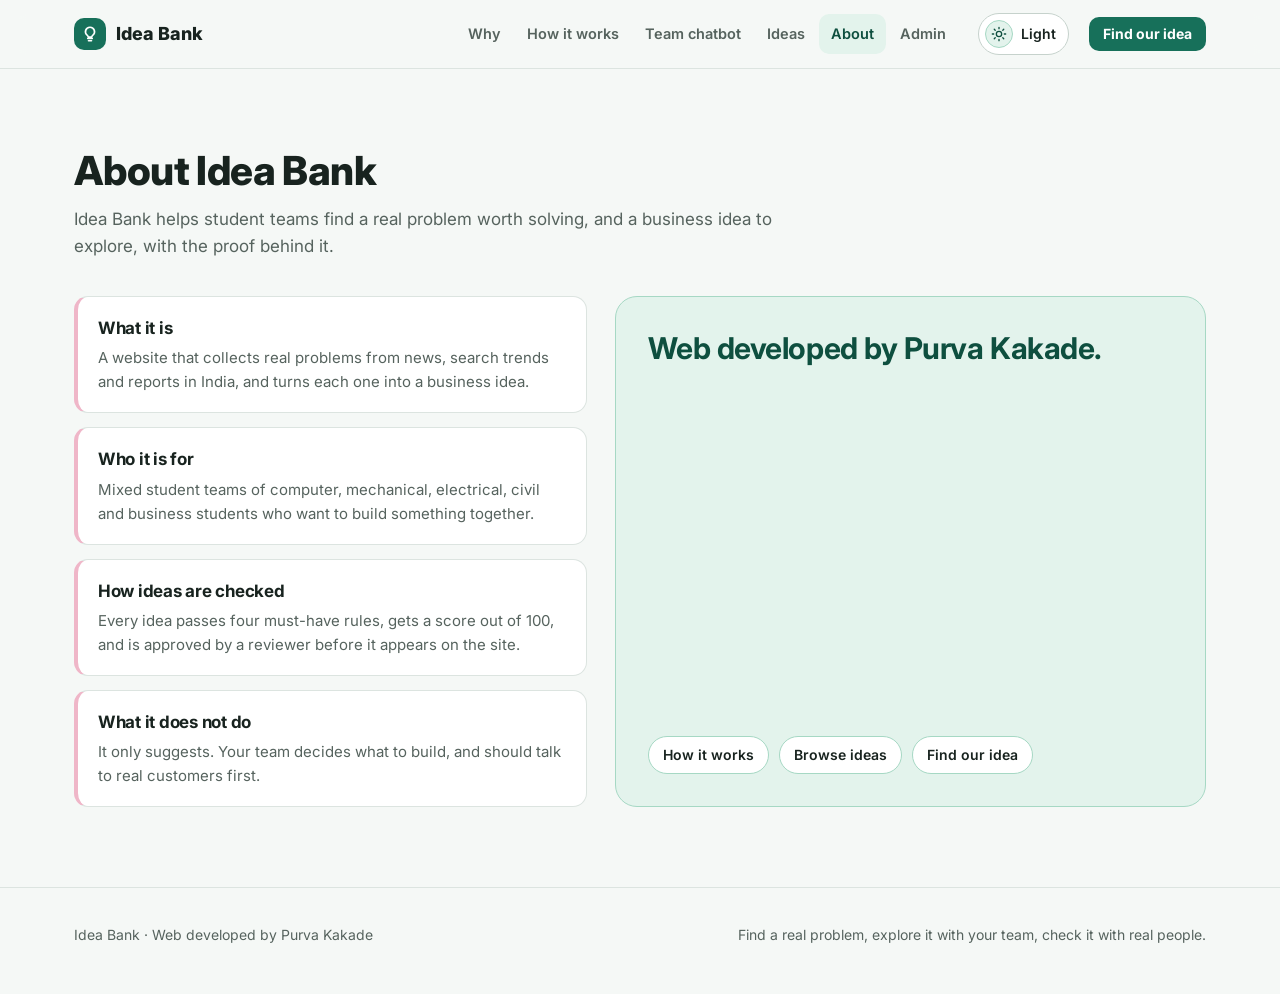
==== static/about.html @ a2411cbf "Add About page and developer credit Co-Authored-By: Claude Sonnet 5.5 <noreply@anthropic.com>" ====
<!doctype html>
<html lang="en">
<head>
<meta charset="utf-8">
<meta name="viewport" content="width=device-width, initial-scale=1, viewport-fit=cover">
<title>About Idea Bank</title>
<link rel="preconnect" href="https://fonts.googleapis.com">
<link rel="preconnect" href="https://fonts.gstatic.com" crossorigin>
<link href="https://fonts.googleapis.com/css2?family=Inter:wght@400;500;600;700;800&display=swap" rel="stylesheet">
<script>
/* apply saved theme before paint */
(function(){try{var t=localStorage.getItem("ideabank:theme");if(t==="light"||t==="dark")document.documentElement.setAttribute("data-theme",t);}catch(e){}})();
</script>
<link rel="stylesheet" href="/static/site.css">
</head>
<body>
<header class="top">
  <div class="wrap">
    <a class="brand" href="/" aria-label="Idea Bank, home">
      <span class="mark" aria-hidden="true"><svg width="18" height="18" viewBox="0 0 24 24" fill="none" stroke-width="2.2" stroke-linecap="round" stroke-linejoin="round"><path d="M9 18h6M10 21h4M12 3a6 6 0 0 0-3.5 10.9c.6.4 1 1.1 1 1.8V16h5v-.3c0-.7.4-1.4 1-1.8A6 6 0 0 0 12 3z"/></svg></span>
      Idea Bank
    </a>
    <nav class="nav" aria-label="Main">
      <a href="/why">Why</a><a href="/how">How it works</a><a href="/team">Team chatbot</a><a href="/ideas">Ideas</a>
    <a href="/about" aria-current="page">About</a><a href="/admin">Admin</a></nav>
    <button class="theme-btn" id="themeBtn" type="button" aria-label="Switch to dark mode">
      <span class="knob" aria-hidden="true">
        <svg class="sun" viewBox="0 0 24 24" fill="none" stroke-width="2" stroke-linecap="round"><circle cx="12" cy="12" r="4"/><path d="M12 2v2M12 20v2M4.9 4.9l1.4 1.4M17.7 17.7l1.4 1.4M2 12h2M20 12h2M4.9 19.1l1.4-1.4M17.7 6.3l1.4-1.4"/></svg>
        <svg class="moon" viewBox="0 0 24 24" fill="none" stroke-width="2" stroke-linecap="round" stroke-linejoin="round"><path d="M21 12.8A9 9 0 1 1 11.2 3a7 7 0 0 0 9.8 9.8z"/></svg>
      </span>
      <span class="lbl" id="themeLbl">Light</span>
    </button>
    <a class="btn btn-primary btn-sm cta-top" href="/team">Find our idea</a>
  </div>
</header>

<main id="top">
  <section class="sec" id="about">
    <div class="wrap">
      <div class="sec-head">
        <h2>About Idea Bank</h2>
        <p>Idea Bank helps student teams find a real problem worth solving, and a business idea to explore, with the proof behind it.</p>
      </div>
      <div class="why">
        <div class="pains">
          <div class="pain"><h3>What it is</h3><p>A website that collects real problems from news, search trends and reports in India, and turns each one into a business idea.</p></div>
          <div class="pain"><h3>Who it is for</h3><p>Mixed student teams of computer, mechanical, electrical, civil and business students who want to build something together.</p></div>
          <div class="pain"><h3>How ideas are checked</h3><p>Every idea passes four must-have rules, gets a score out of 100, and is approved by a reviewer before it appears on the site.</p></div>
          <div class="pain"><h3>What it does not do</h3><p>It only suggests. Your team decides what to build, and should talk to real customers first.</p></div>
        </div>
        <div class="answer">
          <p class="big">Web developed by Purva Kakade.</p>
          <ul aria-label="Explore"><li><a href="/how" style="color:inherit;text-decoration:none">How it works</a></li><li><a href="/ideas" style="color:inherit;text-decoration:none">Browse ideas</a></li><li><a href="/team" style="color:inherit;text-decoration:none">Find our idea</a></li></ul>
        </div>
      </div>
    </div>
  </section>
</main>

<footer>
  <div class="wrap"><span>Idea Bank · Web developed by Purva Kakade</span><span>Find a real problem, explore it with your team, check it with real people.</span></div>
</footer>

<dialog id="dlg" aria-labelledby="dlgTitle"><div class="dlg" id="dlgBody"></div></dialog>
<script src="/static/app.js"></script>
</body>
</html>
---- static/site.css ----
:root{
  --bg:#F5F8F6; --surface:#FFFFFF; --sunk:#EEF3F0; --ink:#18231F; --muted:#56635E; --line:#DCE4E0; --line-strong:#C6D2CC;
  --teal:#17705A; --teal-ink:#0E4F3F; --teal-soft:#E3F3EC; --teal-line:#A6D8C4; --on-teal:#FFFFFF;
  --lav:#EFEEFC; --lav-line:#C9C5F1; --lav-ink:#3A3285;
  --amber:#FCF2E1; --amber-line:#EFCB8C; --amber-ink:#69400A;
  --pink:#FBEEF2; --pink-line:#EFB6C8; --pink-ink:#70243D;
  --blue:#E9F2FB; --blue-line:#ADCDEE; --blue-ink:#0E447A;
  --green:#E7F5EB; --green-line:#A8D8B3; --green-ink:#1F5A2B;
  --gray:#F1F1EC; --gray-line:#D2D1C9; --gray-ink:#43433E;
  --ring-mid:#D99A2B; --shadow:0 1px 2px rgba(24,35,31,.05), 0 8px 24px rgba(24,35,31,.06);
  --backdrop:rgba(16,24,21,.45);
  color-scheme:light;
  box-sizing:border-box;
  padding-top:env(safe-area-inset-top,0px);
  padding-bottom:env(safe-area-inset-bottom,0px);
}
@media (prefers-color-scheme:dark){
  :root:not([data-theme="light"]){
    --bg:#0F1513; --surface:#161E1B; --sunk:#121916; --ink:#E5EDE9; --muted:#9DAAA5; --line:#26312D; --line-strong:#34413C;
    --teal:#5CC7A2; --teal-ink:#A9E8D2; --teal-soft:#14302A; --teal-line:#2B5C4C; --on-teal:#0B1E18;
    --lav:#1F1D38; --lav-line:#3F3A74; --lav-ink:#CDC9FA;
    --amber:#2E230F; --amber-line:#6A4F22; --amber-ink:#F4D49B;
    --pink:#331B24; --pink-line:#6B3447; --pink-ink:#F4C2D2;
    --blue:#142638; --blue-line:#2D5376; --blue-ink:#B6D5F2;
    --green:#152D1B; --green-line:#2E5F38; --green-ink:#B6E2BF;
    --gray:#212423; --gray-line:#3E4341; --gray-ink:#D4D6D1;
    --ring-mid:#E7B556; --shadow:0 1px 2px rgba(0,0,0,.3), 0 8px 24px rgba(0,0,0,.25);
    --backdrop:rgba(0,0,0,.6);
    color-scheme:dark;
  }
}
:root[data-theme="dark"]{
  --bg:#0F1513; --surface:#161E1B; --sunk:#121916; --ink:#E5EDE9; --muted:#9DAAA5; --line:#26312D; --line-strong:#34413C;
  --teal:#5CC7A2; --teal-ink:#A9E8D2; --teal-soft:#14302A; --teal-line:#2B5C4C; --on-teal:#0B1E18;
  --lav:#1F1D38; --lav-line:#3F3A74; --lav-ink:#CDC9FA;
  --amber:#2E230F; --amber-line:#6A4F22; --amber-ink:#F4D49B;
  --pink:#331B24; --pink-line:#6B3447; --pink-ink:#F4C2D2;
  --blue:#142638; --blue-line:#2D5376; --blue-ink:#B6D5F2;
  --green:#152D1B; --green-line:#2E5F38; --green-ink:#B6E2BF;
  --gray:#212423; --gray-line:#3E4341; --gray-ink:#D4D6D1;
  --ring-mid:#E7B556; --shadow:0 1px 2px rgba(0,0,0,.3), 0 8px 24px rgba(0,0,0,.25);
  --backdrop:rgba(0,0,0,.6);
  color-scheme:dark;
}
html{scroll-behavior:smooth; scroll-padding-top:calc(env(safe-area-inset-top,0px) + 76px)}
@media (prefers-reduced-motion:reduce){html{scroll-behavior:auto} *,*::before,*::after{animation:none!important; transition:none!important}}
*,*::before,*::after{box-sizing:border-box}
[hidden]{display:none!important}
body{margin:0; background:var(--bg); color:var(--ink); font-family:Inter, "Segoe UI", Roboto, Helvetica, Arial, sans-serif; font-size:16px; line-height:1.6; -webkit-font-smoothing:antialiased; transition:background-color .2s, color .2s}
img,svg{max-width:100%}
a{color:var(--teal)}
button,input,select,textarea{font:inherit; color:inherit}
:focus-visible{outline:3px solid var(--teal); outline-offset:2px; border-radius:8px}
.wrap{max-width:1180px; margin:0 auto; padding:0 24px}
.sr{position:absolute; width:1px; height:1px; overflow:hidden; clip:rect(0 0 0 0); white-space:nowrap}
h1,h2,h3,h4{letter-spacing:-.015em}

/* ---------- header ---------- */
.top{position:sticky; top:0; z-index:30; background:color-mix(in srgb, var(--bg) 86%, transparent); backdrop-filter:saturate(1.2) blur(12px); -webkit-backdrop-filter:saturate(1.2) blur(12px); border-bottom:1px solid var(--line)}
.top .wrap{display:flex; align-items:center; gap:20px; height:68px}
.brand{display:flex; align-items:center; gap:10px; font-weight:800; font-size:18px; color:var(--ink); text-decoration:none; margin-right:auto}
.mark{width:32px; height:32px; border-radius:10px; background:var(--teal); display:grid; place-items:center}
.mark svg{stroke:var(--on-teal)}
.nav{display:flex; gap:2px}
.nav a{color:var(--muted); text-decoration:none; font-weight:600; font-size:14.5px; padding:8px 12px; border-radius:10px}
.nav a:hover{color:var(--ink); background:var(--sunk)}
@media (max-width:820px){.nav{display:none}}
.theme-btn{display:inline-flex; align-items:center; gap:8px; border:1px solid var(--line-strong); background:var(--surface); border-radius:999px; padding:6px 12px 6px 6px; cursor:pointer; font-size:14px; font-weight:600}
.theme-btn .knob{width:28px; height:28px; border-radius:50%; background:var(--teal-soft); border:1px solid var(--teal-line); display:grid; place-items:center}
.theme-btn svg{width:16px; height:16px; stroke:var(--teal-ink)}
.theme-btn .moon{display:none}
:root[data-theme="dark"] .theme-btn .sun{display:none}
:root[data-theme="dark"] .theme-btn .moon{display:block}
.cta-top{display:inline-flex}
@media (max-width:520px){.cta-top{display:none} .theme-btn .lbl{display:none} .theme-btn{padding:6px}}

/* ---------- buttons ---------- */
.btn{display:inline-flex; align-items:center; justify-content:center; gap:8px; border:1px solid transparent; border-radius:12px; padding:11px 18px; font-weight:700; font-size:15px; cursor:pointer; text-decoration:none; line-height:1.2; transition:filter .15s, border-color .15s, background-color .15s}
.btn-primary{background:var(--teal); color:var(--on-teal)}
.btn-primary:hover{filter:brightness(1.07)}
.btn-ghost{background:var(--surface); border-color:var(--line-strong); color:var(--ink)}
.btn-ghost:hover{border-color:var(--teal-line)}
.btn-soft{background:var(--lav); border-color:var(--lav-line); color:var(--lav-ink)}
.btn-sm{padding:8px 13px; font-size:14px; border-radius:10px}
.btn:disabled{opacity:.55; cursor:not-allowed}
.row{display:flex; gap:12px; flex-wrap:wrap; align-items:center}

/* ---------- hero ---------- */
.hero{padding:72px 0 64px}
.hero-grid{display:grid; grid-template-columns:minmax(0,1.05fr) minmax(0,.95fr); gap:56px; align-items:center}
@media (max-width:940px){.hero-grid{grid-template-columns:1fr; gap:40px}}
.hero h1{font-size:clamp(36px,5.4vw,62px); line-height:1.04; margin:0 0 20px; font-weight:800; letter-spacing:-.03em; max-width:12em}
.hero .lead{font-size:clamp(17px,1.6vw,19px); color:var(--muted); margin:0 0 28px; max-width:33em}
.goals{display:flex; gap:10px; flex-wrap:wrap; margin:0 0 32px; padding:0; list-style:none}
.goals li{font-size:14px; font-weight:700; padding:7px 14px; border-radius:999px; border:1px solid}

/* the signal-to-pitch card */
.transform{position:relative; background:var(--surface); border:1px solid var(--line); border-radius:24px; padding:22px; box-shadow:var(--shadow)}
.transform .stage{display:grid; grid-template-columns:auto 1fr; gap:14px; padding:14px 0; border-top:1px dashed var(--line-strong)}
.transform .stage:first-of-type{border-top:0; padding-top:4px}
.stage .dot{width:34px; height:34px; border-radius:11px; display:grid; place-items:center; border:1px solid; font-weight:800; font-size:13px}
.stage .k{font-size:12.5px; font-weight:700; color:var(--muted); margin:0 0 2px}
.stage .v{margin:0; font-weight:600; font-size:15.5px; line-height:1.4}
.stage .src{font-weight:500; color:var(--muted); font-size:13.5px}
.stage .tags{display:flex; flex-wrap:wrap; gap:6px; margin-top:8px}
.score-line{display:flex; align-items:center; gap:14px}
.reveal .stage{opacity:0; transform:translateY(6px); animation:rise .5s ease forwards}
.reveal .stage:nth-of-type(2){animation-delay:.25s}
.reveal .stage:nth-of-type(3){animation-delay:.5s}
.reveal .stage:nth-of-type(4){animation-delay:.75s}
@keyframes rise{to{opacity:1; transform:none}}

/* ---------- colour chips ---------- */
.c-green{background:var(--green); border-color:var(--green-line); color:var(--green-ink)}
.c-amber{background:var(--amber); border-color:var(--amber-line); color:var(--amber-ink)}
.c-lav{background:var(--lav); border-color:var(--lav-line); color:var(--lav-ink)}
.c-blue{background:var(--blue); border-color:var(--blue-line); color:var(--blue-ink)}
.c-pink{background:var(--pink); border-color:var(--pink-line); color:var(--pink-ink)}
.c-gray{background:var(--gray); border-color:var(--gray-line); color:var(--gray-ink)}
.c-teal{background:var(--teal-soft); border-color:var(--teal-line); color:var(--teal-ink)}
.tag{display:inline-block; font-size:12.5px; font-weight:700; padding:3px 10px; border-radius:999px; border:1px solid; line-height:1.5}

/* ---------- sections ---------- */
.sec{padding:80px 0; border-top:1px solid var(--line)}
.sec.alt{background:var(--sunk)}
.sec-head{max-width:720px; margin:0 0 36px}
.sec-head h2{font-size:clamp(28px,3.4vw,40px); line-height:1.12; margin:0 0 12px; font-weight:800}
.sec-head p{margin:0; color:var(--muted); font-size:17px}

/* why */
.why{display:grid; grid-template-columns:minmax(0,1fr) minmax(0,1.15fr); gap:28px; align-items:stretch}
@media (max-width:860px){.why{grid-template-columns:1fr}}
.pains{display:grid; gap:14px}
.pain{background:var(--surface); border:1px solid var(--line); border-left:4px solid var(--pink-line); border-radius:14px; padding:18px 20px}
.pain h3{margin:0 0 4px; font-size:17px}
.pain p{margin:0; color:var(--muted); font-size:15px}
.answer{border-radius:22px; padding:32px; border:1px solid var(--teal-line); background:var(--teal-soft); color:var(--teal-ink); display:flex; flex-direction:column; justify-content:space-between; gap:28px}
.answer p.big{font-size:clamp(22px,2.4vw,30px); line-height:1.3; font-weight:700; margin:0; letter-spacing:-.015em}
.answer ul{list-style:none; margin:0; padding:0; display:flex; flex-wrap:wrap; gap:10px}
.answer li{background:var(--surface); border:1px solid var(--teal-line); color:var(--ink); border-radius:999px; padding:7px 14px; font-weight:600; font-size:14px}

/* flow */
.flow{list-style:none; margin:0; padding:0; display:grid; grid-template-columns:repeat(5,minmax(0,1fr)); gap:14px; counter-reset:step}
@media (max-width:980px){.flow{grid-template-columns:repeat(2,minmax(0,1fr))}}
@media (max-width:520px){.flow{grid-template-columns:1fr}}
.flow li{position:relative; border:1px solid; border-radius:18px; padding:20px; counter-increment:step}
.flow li::before{content:counter(step); display:grid; place-items:center; width:28px; height:28px; border-radius:50%; background:var(--surface); font-weight:800; font-size:13px; margin-bottom:12px}
.flow li h3{margin:0 0 6px; font-size:17px}
.flow li p{margin:0; font-size:14.5px; opacity:.9}
.outputs{margin-top:22px; display:grid; grid-template-columns:repeat(3,minmax(0,1fr)); gap:14px}
@media (max-width:760px){.outputs{grid-template-columns:1fr}}
.out{background:var(--surface); border:1px solid var(--line); border-radius:18px; padding:20px}
.out h3{margin:0 0 4px; font-size:16.5px}
.out p{margin:0; color:var(--muted); font-size:14.5px}
.out.final{border-color:var(--teal-line); background:var(--teal-soft)}
.out.final h3,.out.final p{color:var(--teal-ink)}
.out-label{font-weight:700; color:var(--muted); font-size:14.5px; margin:28px 0 0}

/* chatbot */
.chat-grid{display:grid; grid-template-columns:minmax(0,1.1fr) minmax(0,.9fr); gap:24px; align-items:start}
@media (max-width:920px){.chat-grid{grid-template-columns:1fr}}
.chat{background:var(--surface); border:1px solid var(--line); border-radius:22px; display:flex; flex-direction:column; height:600px; overflow:hidden; box-shadow:var(--shadow)}
.chat-head{display:flex; align-items:center; justify-content:space-between; gap:12px; padding:14px 18px; border-bottom:1px solid var(--line)}
.chat-head .who{display:flex; align-items:center; gap:10px; font-weight:700}
.bot-av{width:34px; height:34px; border-radius:50%; background:var(--lav); border:1px solid var(--lav-line); display:grid; place-items:center}
.bot-av svg{stroke:var(--lav-ink)}
.progress{font-size:13px; color:var(--muted); font-weight:600}
.chat-log{flex:1; overflow-y:auto; padding:20px 18px; display:flex; flex-direction:column; gap:10px}
.bubble{max-width:84%; padding:11px 15px; border-radius:16px; font-size:15px; line-height:1.45; border:1px solid}
.bubble.bot{align-self:flex-start; background:var(--lav); border-color:var(--lav-line); color:var(--lav-ink); border-bottom-left-radius:5px}
.bubble.me{align-self:flex-end; background:var(--teal-soft); border-color:var(--teal-line); color:var(--teal-ink); border-bottom-right-radius:5px}
.chat-input{border-top:1px solid var(--line); padding:14px; display:grid; gap:10px; background:var(--surface)}
.chips{display:flex; flex-wrap:wrap; gap:8px}
.chip{border:1px solid var(--line-strong); background:var(--bg); border-radius:999px; padding:7px 14px; font-weight:600; font-size:14px; cursor:pointer}
.chip:hover{border-color:var(--teal-line); background:var(--teal-soft)}
.text-row{display:flex; gap:8px}
.text-row input{flex:1; min-width:0; border:1px solid var(--line-strong); background:var(--bg); border-radius:12px; padding:10px 14px}
.side{display:grid; gap:18px}
.panel{background:var(--surface); border:1px solid var(--line); border-radius:22px; padding:22px}
.panel h3{margin:0 0 4px; font-size:17px}
.panel .sub{margin:0 0 14px; color:var(--muted); font-size:14px}
.qlist{list-style:none; margin:0; padding:0; display:grid; grid-template-columns:1fr 1fr; gap:8px}
.qlist li{display:flex; gap:8px; align-items:center; font-size:14px; font-weight:600; padding:8px 10px; border-radius:10px; background:var(--sunk); border:1px solid var(--line); color:var(--muted)}
.qlist li i{font-style:normal; width:22px; height:22px; flex:none; border-radius:50%; display:grid; place-items:center; font-size:12px; background:var(--surface); border:1px solid var(--line-strong)}
.qlist li.done{color:var(--teal-ink); background:var(--teal-soft); border-color:var(--teal-line)}
.qlist li.done i{border-color:var(--teal-line)}
.qnote{font-size:13px; color:var(--muted); margin:10px 0 0}
.member{display:flex; gap:12px; padding:12px 0; border-top:1px solid var(--line)}
.member:first-child{border-top:0; padding-top:0}
.avatar{width:38px; height:38px; flex:none; border-radius:12px; display:grid; place-items:center; font-weight:800; font-size:13px; border:1px solid}
.member b{display:block; font-size:15px}
.member span{color:var(--muted); font-size:14px}
.stats{display:grid; grid-template-columns:repeat(3,1fr); gap:10px; margin-top:14px}
.stat{border-radius:14px; padding:12px; border:1px solid var(--teal-line); background:var(--teal-soft); color:var(--teal-ink)}
.stat b{display:block; font-size:22px; line-height:1.2}
.stat span{font-size:12.5px}
.team-prefs{display:flex; flex-wrap:wrap; gap:6px; margin-top:12px}
.empty{color:var(--muted); font-size:15px; padding:16px; border:1px dashed var(--line-strong); border-radius:14px; margin:0}

.matches-head{display:flex; justify-content:space-between; align-items:flex-end; gap:16px; flex-wrap:wrap; margin:48px 0 16px}
.matches-head h3{margin:0 0 4px; font-size:24px}
.matches-head p{margin:0; color:var(--muted)}
.matches{display:grid; gap:14px}
.match{background:var(--surface); border:1px solid var(--line); border-radius:18px; padding:18px 20px; display:grid; grid-template-columns:auto minmax(0,1fr) auto; gap:18px; align-items:center}
@media (max-width:640px){.match{grid-template-columns:auto 1fr} .match .act{grid-column:1/-1}}
.match h4{margin:0 0 4px; font-size:17px}
.match p{margin:0 0 10px; color:var(--muted); font-size:14.5px}
.why-tags{display:flex; flex-wrap:wrap; gap:6px}

/* ring */
.ring{position:relative; width:60px; height:60px; flex:none}
.ring svg{transform:rotate(-90deg); display:block}
.ring b{position:absolute; inset:0; display:grid; place-items:center; font-size:16px; font-weight:800}
.ring small{position:absolute; left:0; right:0; bottom:-18px; text-align:center; font-size:11px; color:var(--muted); font-weight:600}

/* feed */
.filters{display:flex; gap:10px; flex-wrap:wrap; align-items:center; margin-bottom:22px}
.filters input,.filters select{border:1px solid var(--line-strong); background:var(--surface); border-radius:12px; padding:10px 12px; min-width:0}
.filters input{flex:1; min-width:200px}
.seg{display:flex; background:var(--surface); border:1px solid var(--line-strong); border-radius:12px; padding:3px}
.seg button{border:0; background:transparent; padding:7px 12px; border-radius:9px; font-weight:600; font-size:14px; cursor:pointer; color:var(--muted)}
.seg button[aria-pressed="true"]{background:var(--teal-soft); color:var(--teal-ink)}
.grid{display:grid; grid-template-columns:repeat(auto-fill,minmax(310px,1fr)); gap:16px}
.card{background:var(--surface); border:1px solid var(--line); border-radius:20px; padding:20px; display:flex; flex-direction:column; gap:12px; text-align:left; cursor:pointer; width:100%}
.card:hover{border-color:var(--teal-line)}
.card-top{display:flex; justify-content:space-between; gap:14px; align-items:flex-start}
.card .sector{font-size:13px; font-weight:700; color:var(--teal)}
.card h3{margin:2px 0 0; font-size:18px; line-height:1.3}
.card .prob{margin:0; color:var(--muted); font-size:14.5px}
.card .meta{display:flex; flex-wrap:wrap; gap:6px; margin-top:auto}
.card .facts{font-size:13px; color:var(--muted); font-weight:600}
.live-badge{font-size:11.5px; font-weight:700; color:var(--green-ink); background:var(--green); border:1px solid var(--green-line); padding:1px 8px; border-radius:999px; margin-left:6px; vertical-align:2px}
.ex-badge{font-size:11.5px; font-weight:700; color:var(--gray-ink); background:var(--gray); border:1px solid var(--gray-line); padding:1px 8px; border-radius:999px; margin-left:6px; vertical-align:2px}
.code-box{display:flex; align-items:center; gap:12px; flex-wrap:wrap; margin-top:14px; padding:12px 14px; border-radius:14px; border:1px dashed var(--teal-line); background:var(--teal-soft); color:var(--teal-ink); font-size:14px}
.code-box b{font-size:20px; letter-spacing:.12em}
.proof a{display:block; font-size:14.5px; margin:4px 0}
.ai-badge{font-size:11.5px; font-weight:700; color:var(--lav-ink); background:var(--lav); border:1px solid var(--lav-line); padding:1px 8px; border-radius:999px; margin-left:6px; vertical-align:2px}

/* pitch section */
.pitch-demo{display:grid; grid-template-columns:minmax(0,1fr) minmax(0,1fr); gap:20px}
@media (max-width:860px){.pitch-demo{grid-template-columns:1fr}}
.idea-strip{background:var(--surface); border:1px solid var(--line); border-radius:18px; padding:20px 22px; margin-bottom:20px}
.idea-strip h3{margin:0 0 8px; font-size:20px}
.idea-strip .roles-inline{display:flex; flex-wrap:wrap; gap:8px}
.list-box{border:1px solid; border-radius:20px; padding:24px}
.list-box h3{margin:0 0 4px; font-size:19px}
.list-box .sub{margin:0 0 14px; font-size:14px; opacity:.85}
.list-box dl{margin:0; display:grid; gap:8px}
.list-box dt{font-weight:700; display:inline}
.list-box dd{display:inline; margin:0}
.list-box dl div{font-size:15px}

/* dialog */
dialog{border:0; padding:0; border-radius:24px; width:min(860px, calc(100% - 24px)); max-height:calc(100dvh - 32px); background:var(--surface); color:var(--ink); box-shadow:0 24px 60px rgba(0,0,0,.25)}
dialog::backdrop{background:var(--backdrop)}
.dlg{padding:28px; display:grid; gap:18px}
.dlg-head{display:flex; justify-content:space-between; gap:16px; align-items:flex-start}
.dlg-head h2{margin:2px 0 6px; font-size:25px; line-height:1.25}
.x{border:1px solid var(--line-strong); background:var(--bg); border-radius:10px; width:40px; height:40px; cursor:pointer; font-size:18px; flex:none}
.two{display:grid; grid-template-columns:1fr 1fr; gap:14px}
@media (max-width:640px){.two{grid-template-columns:1fr}}
.box{border:1px solid var(--line); border-radius:16px; padding:18px}
.box h3{margin:0 0 8px; font-size:15.5px}
.box p{margin:0; font-size:15px; color:var(--muted)}
.bars{display:grid; gap:9px}
.bar-row{display:grid; grid-template-columns:130px 1fr 46px; gap:12px; align-items:center; font-size:14px}
.bar{height:9px; background:var(--gray); border-radius:99px; overflow:hidden}
.bar i{display:block; height:100%; background:var(--teal); border-radius:99px}
.qa{display:grid; gap:12px}
.qa div{font-size:15px}
.qa b{display:block; font-size:14px}
.roles{display:grid; gap:10px}
.role{display:flex; gap:10px; align-items:flex-start; font-size:15px}
.pitch-out{border:1px solid var(--pink-line); background:var(--pink); color:var(--pink-ink); border-radius:16px; padding:20px; font-size:15px; overflow-x:auto}
.pitch-out h3{font-size:16.5px; margin:16px 0 6px}
.pitch-out h3:first-child{margin-top:0}
.pitch-out p{margin:6px 0}
.pitch-out ul,.pitch-out ol{margin:6px 0; padding-left:22px}
.msg{font-size:14.5px; padding:12px 14px; border-radius:12px; border:1px solid; margin:10px 0 0}
.note{font-size:14px; color:var(--muted)}

footer{border-top:1px solid var(--line); padding:36px 0 48px; color:var(--muted); font-size:14px}
footer .wrap{display:flex; justify-content:space-between; gap:16px; flex-wrap:wrap}
main>.sec:first-child{border-top:0}
.explore{display:grid; grid-template-columns:repeat(auto-fill,minmax(220px,1fr)); gap:14px}
.explore a{display:block; text-decoration:none; color:inherit; border:1px solid; border-radius:18px; padding:20px}
.explore a:hover{filter:brightness(.98); transform:translateY(-1px)}
.explore h3{margin:0 0 6px; font-size:17px}
.explore p{margin:0; font-size:14.5px; opacity:.9}
.nav a[aria-current="page"]{color:var(--teal-ink); background:var(--teal-soft)}
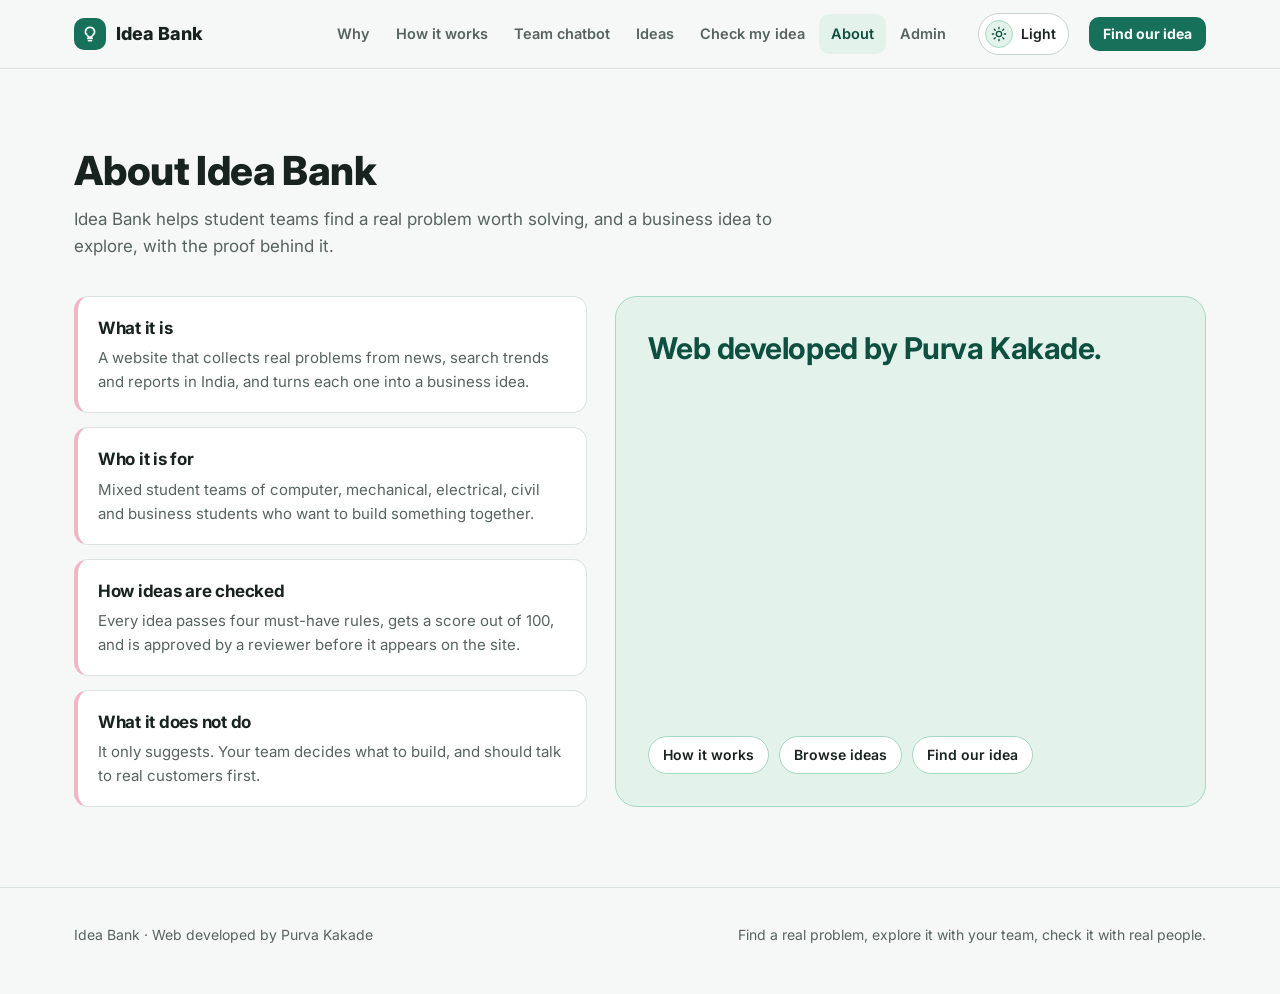
==== commit 442b9e0b: "Add Check my idea page, Build/Explore/Skip verdicts and home FAQ Co-Authored-By: Claude Sonnet 5.5 <" ====
--- a/static/about.html
+++ b/static/about.html
@@ -22,7 +22,7 @@
     </a>
     <nav class="nav" aria-label="Main">
       <a href="/why">Why</a><a href="/how">How it works</a><a href="/team">Team chatbot</a><a href="/ideas">Ideas</a>
-    <a href="/about" aria-current="page">About</a><a href="/admin">Admin</a></nav>
+    <a href="/check">Check my idea</a><a href="/about" aria-current="page">About</a><a href="/admin">Admin</a></nav>
     <button class="theme-btn" id="themeBtn" type="button" aria-label="Switch to dark mode">
       <span class="knob" aria-hidden="true">
         <svg class="sun" viewBox="0 0 24 24" fill="none" stroke-width="2" stroke-linecap="round"><circle cx="12" cy="12" r="4"/><path d="M12 2v2M12 20v2M4.9 4.9l1.4 1.4M17.7 17.7l1.4 1.4M2 12h2M20 12h2M4.9 19.1l1.4-1.4M17.7 6.3l1.4-1.4"/></svg>
--- a/static/site.css
+++ b/static/site.css
@@ -288,3 +288,27 @@
 .explore h3{margin:0 0 6px; font-size:17px}
 .explore p{margin:0; font-size:14.5px; opacity:.9}
 .nav a[aria-current="page"]{color:var(--teal-ink); background:var(--teal-soft)}
+
+/* check my idea */
+.checkgrid{display:grid; grid-template-columns:minmax(0,1.3fr) minmax(0,1fr); gap:24px; align-items:start}
+@media (max-width:900px){.checkgrid{grid-template-columns:1fr}}
+.qgroup{background:var(--surface); border:1px solid var(--line); border-radius:18px; padding:20px 22px; margin-bottom:16px}
+.qgroup h3{margin:0 0 4px; font-size:18px} .qgroup .sub{margin:0 0 12px; color:var(--muted); font-size:14px}
+.qrow{padding:12px 0; border-top:1px solid var(--line)} .qrow:first-of-type{border-top:0}
+.qrow p{margin:0 0 8px; font-weight:600; font-size:15px}
+.opts{display:flex; flex-wrap:wrap; gap:8px}
+.opts label{position:relative}
+.opts input{position:absolute; opacity:0; inset:0; cursor:pointer}
+.opts span{display:inline-block; border:1px solid var(--line-strong); background:var(--bg); border-radius:999px; padding:6px 14px; font-size:14px; font-weight:600; cursor:pointer}
+.opts input:checked + span{background:var(--teal-soft); border-color:var(--teal); color:var(--teal-ink)}
+.opts input:focus-visible + span{outline:3px solid var(--teal); outline-offset:2px}
+.field input,.field textarea{width:100%; border:1px solid var(--line-strong); background:var(--bg); border-radius:12px; padding:10px 14px}
+.field label{display:block; font-weight:600; font-size:14px; margin-bottom:4px}
+.result{position:sticky; top:84px; background:var(--surface); border:1px solid var(--line); border-radius:22px; padding:24px; box-shadow:var(--shadow)}
+.result h3{margin:0 0 6px; font-size:22px}
+.verdict{display:inline-block; font-weight:800; font-size:14px; padding:4px 14px; border-radius:999px; border:1px solid; margin-bottom:10px}
+.lens{display:grid; grid-template-columns:110px 1fr 48px; gap:10px; align-items:center; font-size:14px; margin:6px 0}
+.lens .bar{height:9px; background:var(--gray); border-radius:99px; overflow:hidden} .lens .bar i{display:block; height:100%; background:var(--teal)}
+.gate{display:flex; justify-content:space-between; gap:10px; font-size:14px; padding:6px 0; border-top:1px dashed var(--line-strong)}
+.faq details{border-top:1px solid var(--line); padding:14px 0} .faq details:last-child{border-bottom:1px solid var(--line)}
+.faq summary{cursor:pointer; font-weight:700; font-size:17px} .faq p{margin:8px 0 0; color:var(--muted)}
